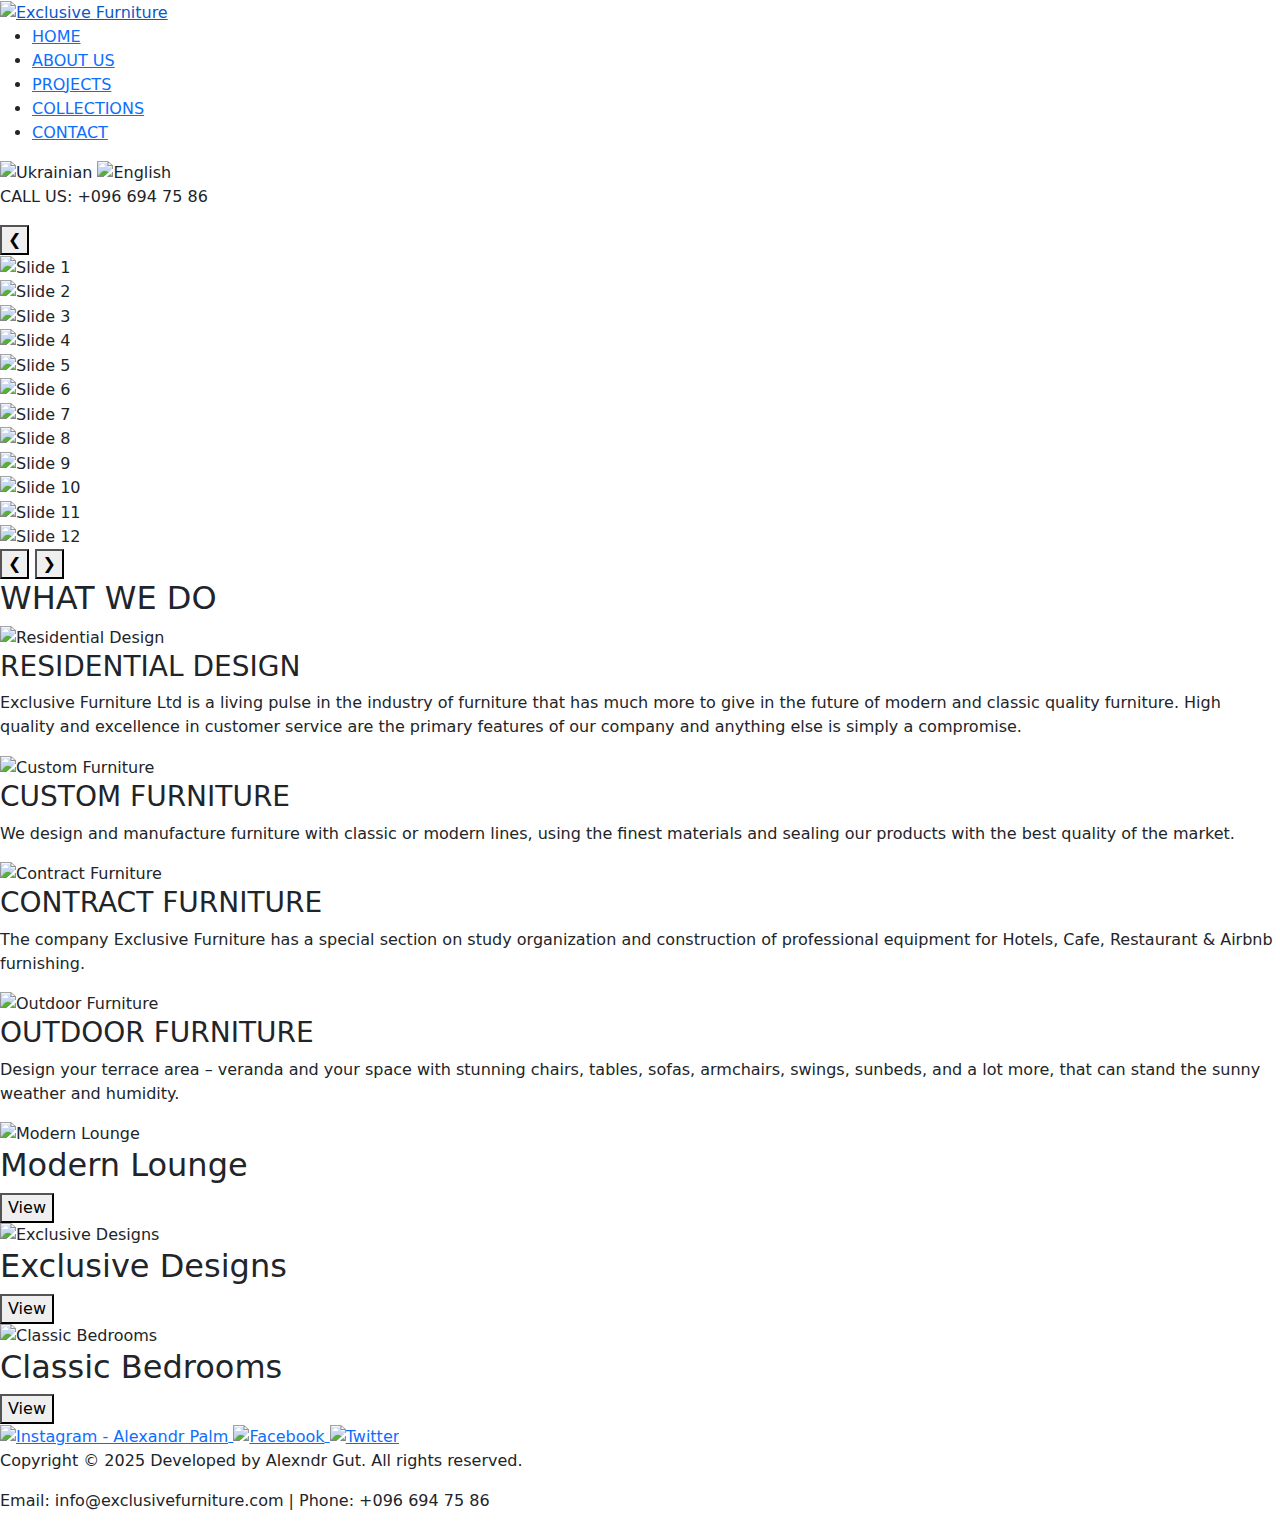
==== index.html @ 1ee66e59 "Add files via upload" ====
<!doctype html>
<html lang="en">
  <head>
    <meta charset="utf-8">
    <meta name="viewport" content="width=device-width, initial-scale=1">
    <title>Exclusive Furniture</title>
    <link rel="preconnect" href="https://fonts.googleapis.com">
    <link rel="preconnect" href="https://fonts.gstatic.com" crossorigin>
    <link href="https://cdn.jsdelivr.net/npm/bootstrap@5.3.3/dist/css/bootstrap.min.css" rel="stylesheet" integrity="sha384-QWTKZyjpPEjISv5WaRU9OFeRpok6YctnYmDr5pNlyT2bRjXh0JMhjY6hW+ALEwIH" crossorigin="anonymous">
    <link rel="stylesheet" href="assets/main.css">
    <link rel="shortcut icon" href="img/Screenshot_1.png">
    <link href="https://fonts.googleapis.com/css2?family=Poppins:wght@400;500;600&display=swap" rel="stylesheet">
<link rel="stylesheet" href="https://fonts.googleapis.com/css2?family=Material+Symbols+Outlined:opsz,wght,FILL,GRAD@20..48,100..700,0..1,-50..200&icon_names=arrow_forward" />
  </head>
  <body>
    <div class="Loader" id="preloader"></div>
    <nav>
    <div class="nav-container">
       
        <div class="nav-logo">
            <a href="#">
                <img src="img/Logo.jpg" alt="Exclusive Furniture">
            </a>
        </div>

       
        <ul class="nav-links">
    <li class="link"><a href="index.html">HOME</a></li>
    <li class="link"><a href="about.html">ABOUT US</a></li>
    <li class="link"><a href="projects.html">PROJECTS</a></li>
    <li class="link dropdown">
                  <a href="#">COLLECTIONS</a>
                  <ul class="dropdown-menu">
                      <li><a href="/modern.html">Bedrooms</a></li>
                      <li class="dropdown">
                          <a href="classic.html">Classic</a>
                      <li><a href="exclusive.html">Exclusive</a></li>
                      <li><a href="decorative.html">Decorative & Lighting</a></li>
                      <li><a href="outdoor.html">Outdoor</a></li>
                      <li><a href="office.html">Office</a></li>
                  </ul>
              </li>
    <li class="link"><a href="contact.html">CONTACT</a></li>
</ul>

        
        <div class="nav-contact">
            <div class="flags">
    <img id="uk-flag" src="img/uk prap.jpg" alt="Ukrainian">
    <img id="en-flag" src="img/En flag.webp" alt="English">
</div>
            <div class="phone">
                <p>CALL US: +096 694 75 86</p>
            </div>
        </div>
    </div>
</nav>
    </div>
     <div class="slider-container">
    <button class="prev">&#10094;</button>
    <div class="slider">
        <div class="slides">
            <div class="slide"><img src="img/1.jpeg" alt="Slide 1"></div>
            <div class="slide"><img src="img/2.jpg" alt="Slide 2"></div>
            <div class="slide"><img src="img/3.jpg" alt="Slide 3"></div>
            <div class="slide"><img src="img/4.jpg" alt="Slide 4"></div>
            <div class="slide"><img src="img/5.png" alt="Slide 5"></div>
            <div class="slide"><img src="img/6.jpg" alt="Slide 6"></div>
            <div class="slide"><img src="img/7.jpg" alt="Slide 7"></div>
            <div class="slide"><img src="img/8.jpg" alt="Slide 8"></div>
            <div class="slide"><img src="img/9.jpg" alt="Slide 9"></div>
            <div class="slide"><img src="img/10.jpeg" alt="Slide 10"></div>
            <div class="slide"><img src="img/11.jpg" alt="Slide 11"></div>
            <div class="slide"><img src="img/12.jpg" alt="Slide 12"></div>
        </div>
    </div>
    <button class="prev">&#10094;</button>
<button class="next">&#10095;</button>
</div>
<section class="what-we-do">
    <h2 class="section-title">WHAT WE DO</h2>
    <div class="services-grid">
        
        <div class="service">
            <div class="service-image">
                <img src="img/RESIDENTIAL_DESIGN.jpg" alt="Residential Design">
            </div>
            <div class="service-text">
                <h3><span>RESIDENTIAL</span> DESIGN</h3>
                <p>Exclusive Furniture Ltd is a living pulse in the industry of furniture that has much more to give in the future of modern and classic quality furniture. High quality and excellence in customer service are the primary features of our company and anything else is simply a compromise.</p>
            </div>
        </div>
        
        <div class="service">
            <div class="service-image">
                <img src="img/CUSTOM_FURNITURE.jpg" alt="Custom Furniture">
            </div>
            <div class="service-text">
                <h3><span>CUSTOM</span> FURNITURE</h3>
                <p>We design and manufacture furniture with classic or modern lines, using the finest materials and sealing our products with the best quality of the market.</p>
            </div>
        </div>
        
        <div class="service">
            <div class="service-image">
                <img src="img/CONTRACT_FURNITURE.jpg" alt="Contract Furniture">
            </div>
            <div class="service-text">
                <h3><span>CONTRACT</span> FURNITURE</h3>
                <p>The company Exclusive Furniture has a special section on study organization and construction of professional equipment for Hotels, Cafe, Restaurant & Airbnb furnishing.</p>
            </div>
        </div>
       
        <div class="service">
            <div class="service-image">
                <img src="img/OUTDOOR_FURNITURE.jpg" alt="Outdoor Furniture">
            </div>
            <div class="service-text">
                <h3><span>OUTDOOR</span> FURNITURE</h3>
                <p>Design your terrace area – veranda and your space with stunning chairs, tables, sofas, armchairs, swings, sunbeds, and a lot more, that can stand the sunny weather and humidity.</p>
            </div>
        </div>
    </div>
</section>
<div class="content-block">
  <div class="section">
    <img src="img/Modern Lounge.jpg" alt="Modern Lounge">
    <h2>Modern Lounge</h2>
    <button onclick="navigateTo('modern')">View</button>
  </div>
  <div class="section">
    <img src="img/Exclusive Designs.jpg" alt="Exclusive Designs">
    <h2>Exclusive Designs</h2>
    <button onclick="navigateTo('exclusive')">View</button>
  </div>
  <div class="section">
    <img src="img/classic-bedrooms.jpg" alt="Classic Bedrooms">
    <h2>Classic Bedrooms</h2>
    <button onclick="navigateTo('classic')">View</button>
  </div>
</div>
    
    <script src="https://cdn.jsdelivr.net/npm/bootstrap@5.3.3/dist/js/bootstrap.bundle.min.js" integrity="sha384-YvpcrYf0tY3lHB60NNkmXc5s9fDVZLESaAA55NDzOxhy9GkcIdslK1eN7N6jIeHz" crossorigin="anonymous"></script>
    <script src="assets/main.js"></script>
  </body>
 <footer class="footer">
  <div class="social-icons">
    <a href="https://www.instagram.com/alexandrpalm/" target="_blank" class="social-icon">
      <img src="img/instagram icon.jpg" alt="Instagram - Alexandr Palm">
    <a href="#" target="_blank" class="social-icon">
      <img src="img/facebook.png" alt="Facebook">
    </a>
    <a href="https://x.com/Saa71515747" target="_blank" class="social-icon">
      <img src="img/x.png" alt="Twitter">
    </a>
  </div>
  <div class="footer-text">
    <p>Copyright © 2025 Developed by Alexndr Gut. All rights reserved.</p>
    <p>Email: info@exclusivefurniture.com | Phone: +096 694 75 86</p>
  </div>
</footer>

</html>
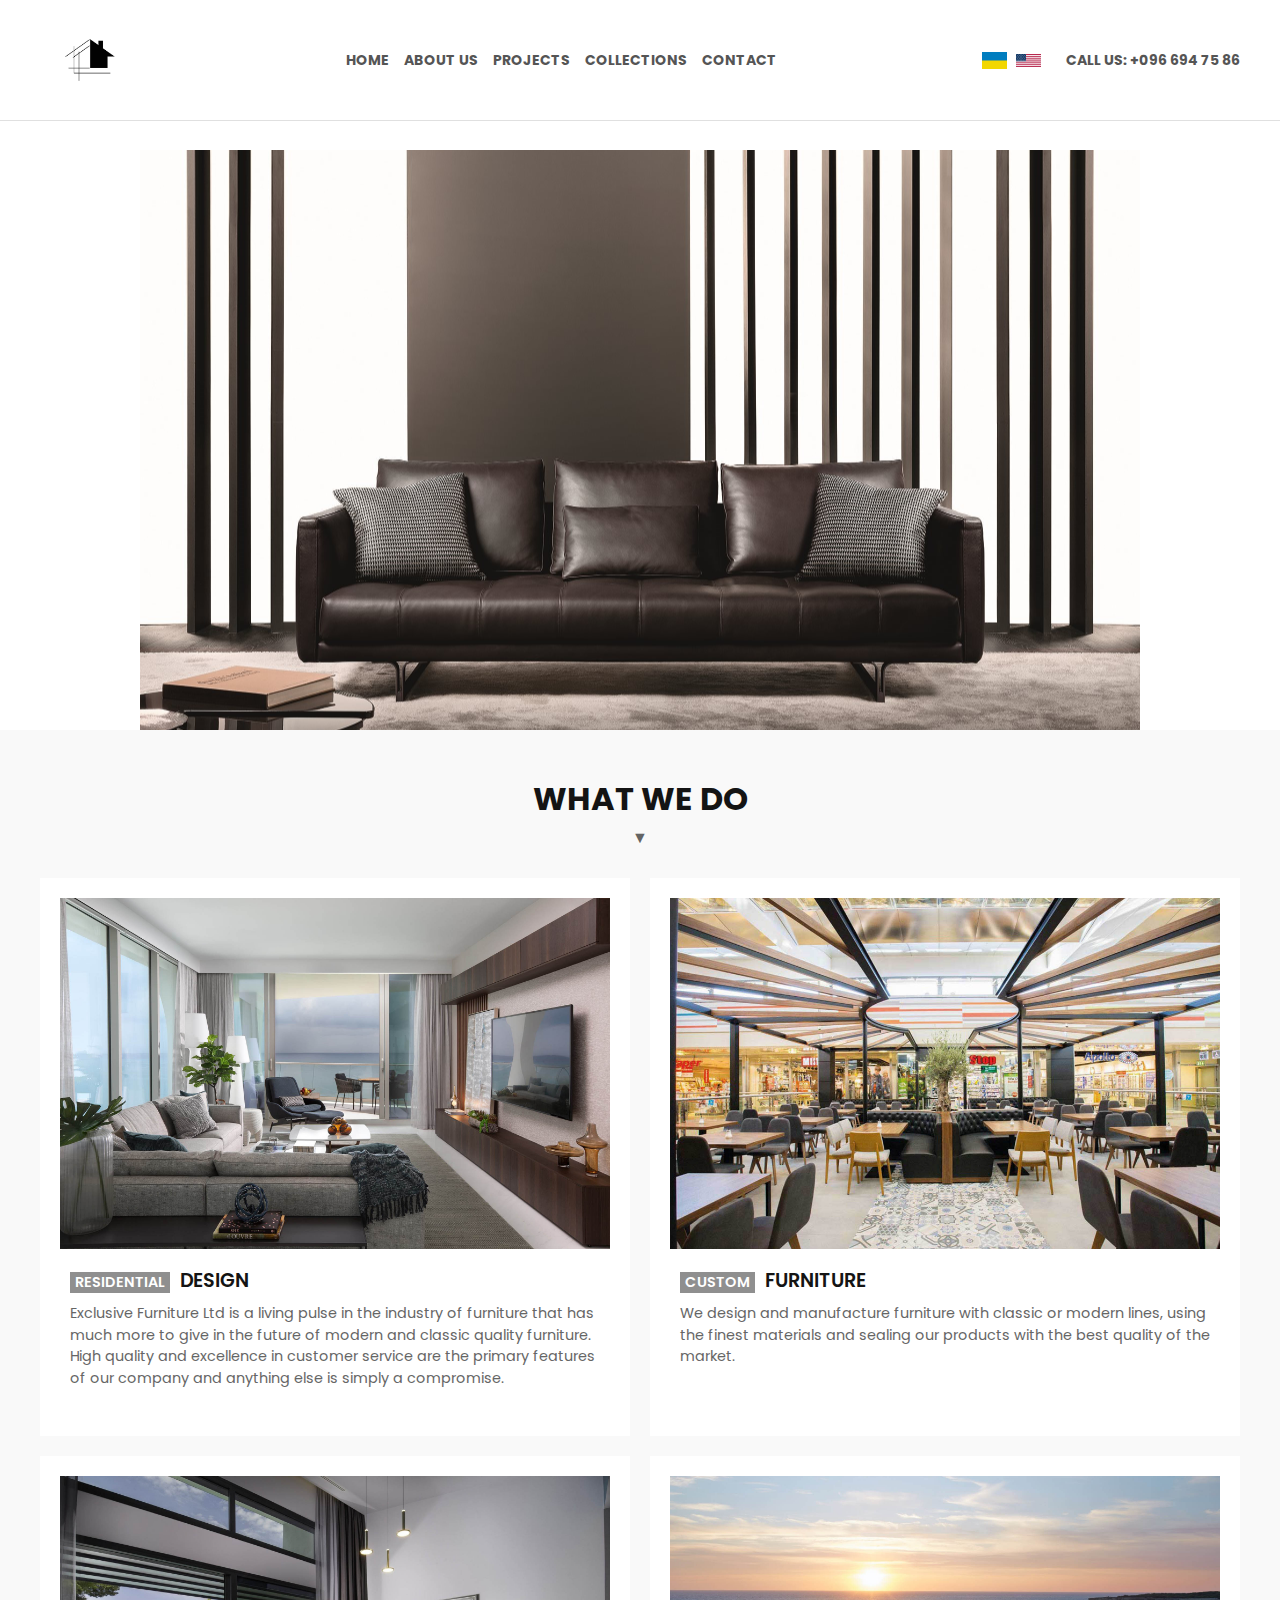
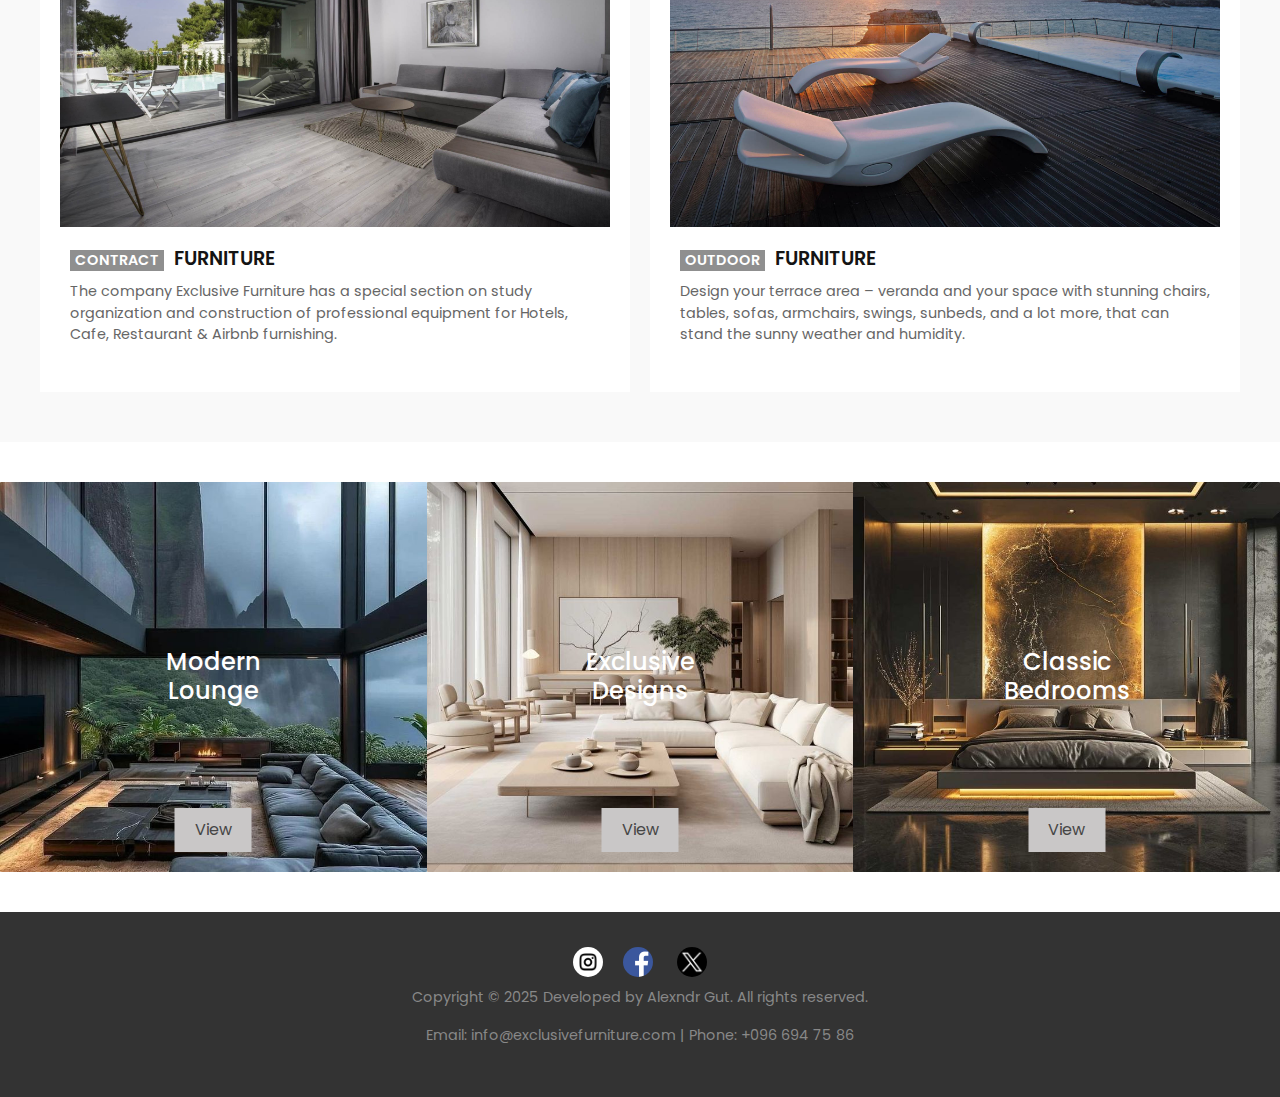
==== commit aff5eacd: "Update index.html" ====
--- a/index.html
+++ b/index.html
@@ -31,7 +31,7 @@
     <li class="link dropdown">
                   <a href="#">COLLECTIONS</a>
                   <ul class="dropdown-menu">
-                      <li><a href="/modern.html">Bedrooms</a></li>
+                      <li><a href="modern.html">Bedrooms</a></li>
                       <li class="dropdown">
                           <a href="classic.html">Classic</a>
                       <li><a href="exclusive.html">Exclusive</a></li>
@@ -160,4 +160,4 @@
   </div>
 </footer>
 
-</html>+</html>
--- a/assets/main.css
+++ b/assets/main.css
@@ -0,0 +1,677 @@
+
+body {
+    margin: 0;
+    padding: 0;
+    font-family: 'Poppins', Arial, sans-serif;
+    background-color: #ffffff;
+    padding-top: 150px;
+    
+}
+
+
+nav {
+    background-color: #ffffff;
+    border-bottom: 1px solid #e0e0e0;
+    padding: 10px 20px;
+    position: fixed;
+    top: 0;
+    left: 0;
+    width: 100%;
+    z-index: 1000;
+}
+
+.nav-container {
+    display: flex;
+    justify-content: space-between;
+    align-items: center;
+    max-width: 1200px;
+    margin: 0 auto;
+}
+
+.nav-logo img {
+    max-height: 100px;
+}
+
+.nav-links {
+    list-style: none;
+    display: flex;
+    gap: 20px;
+    margin: 0;
+    padding: 0;
+}
+
+.nav-links .link a {
+     text-decoration: none;
+    font-size: 14px;
+    color: #555555;
+    font-weight: bold;
+    text-transform: uppercase;
+    position: relative; 
+    transition: color 0.3s ease, text-decoration 0.3s ease;
+}
+
+
+.nav-links .link a:hover {
+    color: hsl(0, 1%, 63%);
+}
+
+
+.nav-contact {
+    display: flex;
+    align-items: center;
+    gap: 20px;
+}
+
+
+.nav-contact .flags img {
+    max-width: 25px;
+    margin-right: 5px;
+    cursor: pointer;
+}
+
+.nav-contact .phone p {
+    margin: 0;
+    font-size: 14px;
+    color: #555555;
+    font-weight: bold;
+}
+
+.nav-links .link a {
+    text-decoration: none;
+    font-size: 14px;
+    color: #555555;
+    font-weight: bold;
+    text-transform: uppercase;
+    position: relative;
+    transition: color 0.3s ease, text-decoration 0.3s ease; 
+}
+
+.nav-links .link a::after {
+   content: ""; 
+    position: absolute;
+    left: 0;
+    bottom: -4px; 
+    width: 100%; 
+    height: 2px; 
+    background-color: hsl(0, 0%, 58%); 
+    opacity: 0; 
+    transition: opacity 0.1s ease;
+}
+
+.nav-links .link a:hover::after {
+    width: 100%; 
+}
+
+.nav-links .link a:hover {
+    text-decoration: line-through; 
+    color: #8d8d8d; 
+}
+
+.nav-links .link a:hover::after {
+    opacity: 1; 
+}
+.slider-container {
+    position: relative;
+    width: 90%;
+    max-width: 1000px;
+    height: 580px;
+    margin: 0 auto;
+    display: flex;
+    align-items: center;
+    justify-content: center;
+}
+
+
+.slider {
+    width: 100%;
+    height: 100%;
+    overflow: hidden;
+}
+
+
+.slides {
+    display: flex;
+    transition: transform 0.5s ease-in-out;
+    width: 100%;
+    height: 100%;
+}
+
+.slide {
+    min-width: 100%;
+    height: 100%;
+}
+
+
+.slide img {
+    width: 100%;
+    height: 100%;
+    object-fit: cover;
+}
+
+
+
+.prev, .next {
+    position: absolute;
+    top: 50%;
+    transform: translateY(-50%);
+    background: none; 
+    border: none; 
+    cursor: pointer;
+    color: #6e6e6e; 
+    font-size: 32px; 
+    z-index: 100;
+}
+
+
+.prev:hover, .next:hover {
+    color: #616161; 
+}
+
+
+.prev {
+    left: -400px;
+}
+
+
+.next {
+    right: -400px;
+}
+
+
+.material-symbols-outlined {
+    font-variation-settings:
+    'FILL' 0,
+    'wght' 400,
+    'GRAD' 0,
+    'opsz' 24;
+}
+
+
+
+.what-we-do {
+    text-align: center;
+    padding: 50px 10px;
+    background-color: #f9f9f9;
+    color: #141414;
+}
+
+.section-title {
+    font-family: 'Poppins', sans-serif;
+    font-weight: 700;
+    font-size: 2rem;
+    text-transform: uppercase;
+    margin-bottom: 30px;
+    position: relative;
+}
+
+.section-title::after {
+    content: "▼";
+    display: block;
+    font-size: 1rem;
+    color: #646464;
+    margin: 10px auto;
+}
+
+
+.services-grid {
+    display: grid;
+    grid-template-columns: repeat(2, 1fr); 
+    gap: 20px; 
+    max-width: 1200px;
+    margin: 0 auto;
+}
+
+
+.service {
+    display: flex;
+    flex-direction: column;
+    align-items: center;
+    text-align: left;
+    background: #fff;
+    padding: 20px;
+    
+    
+}
+
+.service-image img {
+    width: 100%;
+    height: auto;
+    margin-bottom: 10px;
+}
+
+.service-text {
+    padding: 10px;
+}
+
+.service-text h3 {
+    font-family: 'Poppins', sans-serif;
+    font-size: 1.2rem;
+    font-weight: 600;
+    text-transform: uppercase;
+    margin-bottom: 10px;
+}
+
+.service-text h3 span {
+    display: inline-block;
+    background: #8f8f8f;
+    color: #fff;
+    padding: 2px 5px;
+    margin-right: 5px;
+    font-size: 0.9rem;
+}
+
+.service-text p {
+    font-family: 'Poppins', sans-serif;
+    font-size: 0.9rem;
+    color: #666;
+    line-height: 1.5;
+}
+
+.content-block {
+  display: flex;
+  justify-content: space-between;
+  gap: 0px;
+  margin: 40px auto;
+}
+
+.section {
+  flex: 1;
+  text-align: center;
+  position: relative;
+  overflow: hidden;
+}
+
+.section img {
+  width: 100%;
+  height: 390px;
+   object-fit: cover;
+  border-radius: 1px;
+}
+
+
+
+.section h2 {
+  position: absolute;
+  top: 50%;
+  left: 50%;
+  transform: translate(-50%, -50%);
+  color: rgb(255, 255, 255);
+  font-size: 24px;
+  padding: 10px 20px;
+  
+}
+
+.section button {
+  position: absolute;
+  bottom: 20px;
+  left: 50%;
+  transform: translateX(-50%);
+  padding: 10px 20px;
+  font-size: 16px;
+  border: none;
+  background-color: #c9c7c7;
+  color: #464646;
+  cursor: pointer;
+  transition: background-color 0.7s ease;
+}
+
+.section button:hover {
+  background-color: #474747;
+  color: #cccccc;
+}
+
+
+.footer {
+  background-color: #2d2d2d; 
+  color: #ccc; 
+  padding: 20px 0;
+  text-align: center;
+  font-family: 'Poppins', Arial, sans-serif;
+  position: relative;
+  margin-top: auto;
+    background-color: #333;
+    color: white;
+    text-align: center;
+    padding: 35px 10px;
+}
+
+.social-icons {
+  margin-bottom: 10px;
+}
+
+.social-icon {
+  display: inline-block;
+  margin: 0 10px;
+  transition: transform 0.3s ease;
+}
+
+.social-icon img {
+  width: 30px; 
+  height: 30px;
+  border-radius: 50%;
+}
+
+.social-icon:hover {
+  transform: scale(1.2); 
+}
+
+.footer-text {
+  font-size: 0.9rem; 
+  margin-top: 10px;
+  color: #888; 
+}
+
+.footer-text a {
+  color: #fff; 
+  text-decoration: none;
+}
+
+.footer-text a:hover {
+  text-decoration: underline; 
+}
+
+
+
+.header {
+    height: 300px; 
+    background-image: url('../img/modern.png'); 
+    background-size: cover; 
+    background-position: center; 
+    display: flex;
+    justify-content: center;
+    align-items: center;
+    color: #fff; 
+    text-align: center;
+    
+}
+
+.header .breadcrumb {
+    margin-top: 10px;
+    font-size: 1rem;
+    color: #ddd; 
+}
+
+.header .breadcrumb a {
+    color: #fff; 
+    text-decoration: none;
+}
+
+.header .breadcrumb a:hover {
+    text-decoration: underline;
+}
+
+.header .breadcrumb {
+    margin-top: 10px;
+    font-size: 1rem;
+    color: #ddd; 
+}
+
+.header .breadcrumb a {
+    color: #fff; 
+    text-decoration: none;
+}
+
+.header .breadcrumb a:hover {
+    text-decoration: underline; 
+}
+
+.about-content {
+    max-width: 800px;
+    margin: 50px auto;
+    padding: 20px;
+    color: #333; 
+    background-color: #fff;
+    border-radius: 10px;
+    box-shadow: 0 4px 8px rgba(0, 0, 0, 0.1); 
+    line-height: 1.6;
+}
+
+.about-content h2 {
+    font-size: 2rem;
+    font-weight: 400; 
+    margin-bottom: 20px;
+}
+
+.about-content p {
+    font-size: 1rem;
+    font-weight: 100; 
+    margin-bottom: 20px;
+}
+
+
+.info-section {
+    display: flex;
+    justify-content: space-between; 
+    padding: 20px;
+    background-color: #fff; 
+}
+
+.info-box {
+    flex: 1; 
+    margin: 0 10px; 
+    padding: 20px;
+    background-color: #f9f9f9; 
+    box-shadow: 0 2px 4px rgba(0, 0, 0, 0.1); 
+    border-radius: 5px; 
+}
+
+.info-box h3 {
+    font-size: 1.2rem;
+    margin-bottom: 10px;
+    text-transform: uppercase; 
+    color: #444; 
+    background-color: #e5e5e5; 
+    padding: 10px;
+    text-align: center;
+}
+
+.info-box p {
+    font-size: 1rem;
+    line-height: 1.6;
+    color: #666; 
+}
+
+.contact-section {
+    padding: 0;
+    background: #fff;
+}
+
+
+.contact-header {
+    height: 300px; 
+    background-image: url('../img/kitchen.png');  
+    background-size: cover; 
+    background-position: center; 
+    background-repeat: no-repeat; 
+    position: relative;
+}
+
+
+.container {
+    max-width: 800px;
+    margin: 0 auto;
+    padding: 20px;
+}
+
+h1, h2 {
+    text-align: center;
+    margin-bottom: 20px;
+}
+
+.contact-form {
+    background: #f9f9f9;
+    padding: 20px;
+    border: 1px solid #ddd;
+    border-radius: 5px;
+}
+
+.form-group {
+    margin-bottom: 15px;
+}
+
+label {
+    display: block;
+    font-weight: bold;
+    margin-bottom: 5px;
+}
+
+input, textarea {
+    width: 100%;
+    padding: 10px;
+    border: 1px solid #ddd;
+    border-radius: 5px;
+    font-size: 16px;
+}
+
+input:focus, textarea:focus {
+    border-color: #6e4a32;
+    outline: none;
+}
+
+button.submit-btn {
+    display: block;
+    width: 100%;
+    padding: 10px;
+    background-color: #695441;
+    color: #fff;
+    border: none;
+    border-radius: 5px;
+    font-size: 18px;
+    cursor: pointer;
+    transition: background 0.3s ease;
+}
+
+button.submit-btn:hover {
+    background-color: #3a3126;
+}
+
+
+.nav-links {
+    list-style: none;
+    display: flex;
+    gap: 15px;
+}
+
+.dropdown {
+    position: relative;
+}
+
+.dropdown-menu {
+    display: none;
+    position: absolute;
+    top: 100%;
+    left: 0;
+    background: #a8a8aa;
+    color: #000; 
+    padding: 0;
+    list-style: none;
+    z-index: 10;
+    opacity: 0;
+    visibility: hidden;
+    transition: opacity 0.3s ease, visibility 0.3s ease;
+    border-radius: 0; 
+    width: 100%; 
+}
+
+.dropdown-menu li {
+    margin: 0; 
+    padding: 0;
+}
+
+.dropdown-menu li a {
+    text-decoration: none;
+    color: #000; 
+    font-size: 14px;
+    font-family: Arial, sans-serif;
+    font-weight: normal;
+    display: block;
+    width: 100%; 
+    padding: 10px 20px; 
+    transition: all 0.3s ease;
+}
+
+.dropdown-menu li a:hover {
+    color: #fff; 
+    background: #1c1c1c; 
+    text-decoration: none; 
+}
+
+.dropdown:hover .dropdown-menu {
+    display: block;
+    opacity: 1;
+    visibility: visible;
+}
+
+
+
+
+
+
+
+
+
+
+
+
+
+
+:root {
+  --loader-color: #fff;
+  --loader-size: 14.6rem;
+  --loader-offset: 1.7rem;
+}
+
+.Loader {
+  position: fixed;
+  top: 0;
+  left: 0;
+  width: 100%;
+  height: 100%;
+  background: rgba(0, 0, 0, 0.8); /* Зробив фон темним для видимості */
+  display: flex;
+  align-items: center;
+  justify-content: center;
+  z-index: 9999;
+  opacity: 0;
+  visibility: hidden;
+  transition: opacity 0.3s ease-in-out;
+}
+
+.Loader.show {
+  opacity: 1;
+  visibility: visible;
+}
+
+.Loader:before,
+.Loader:after {
+  content: "";
+  position: absolute;
+  border-radius: 50%;
+  animation-duration: 1.8s;
+  animation-iteration-count: infinite;
+  animation-timing-function: ease-in-out;
+}
+
+.Loader:before {
+  width: 100px;
+  height: 100px;
+  box-shadow: inset 0 0 0 10px var(--loader-color);
+  animation-name: pulsA;
+}
+
+.Loader:after {
+  width: 80px;
+  height: 80px;
+  box-shadow: 0 0 0 0 var(--loader-color);
+  animation-name: pulsB;
+}
+
+@keyframes pulsA {
+  0% { box-shadow: inset 0 0 0 10px var(--loader-color); opacity: 1; }
+  50%, 100% { box-shadow: inset 0 0 0 0 var(--loader-color); opacity: 0; }
+}
+
+@keyframes pulsB {
+  0%, 50% { box-shadow: 0 0 0 0 var(--loader-color); opacity: 0; }
+  100% { box-shadow: 0 0 0 10px var(--loader-color); opacity: 1; }
+}
